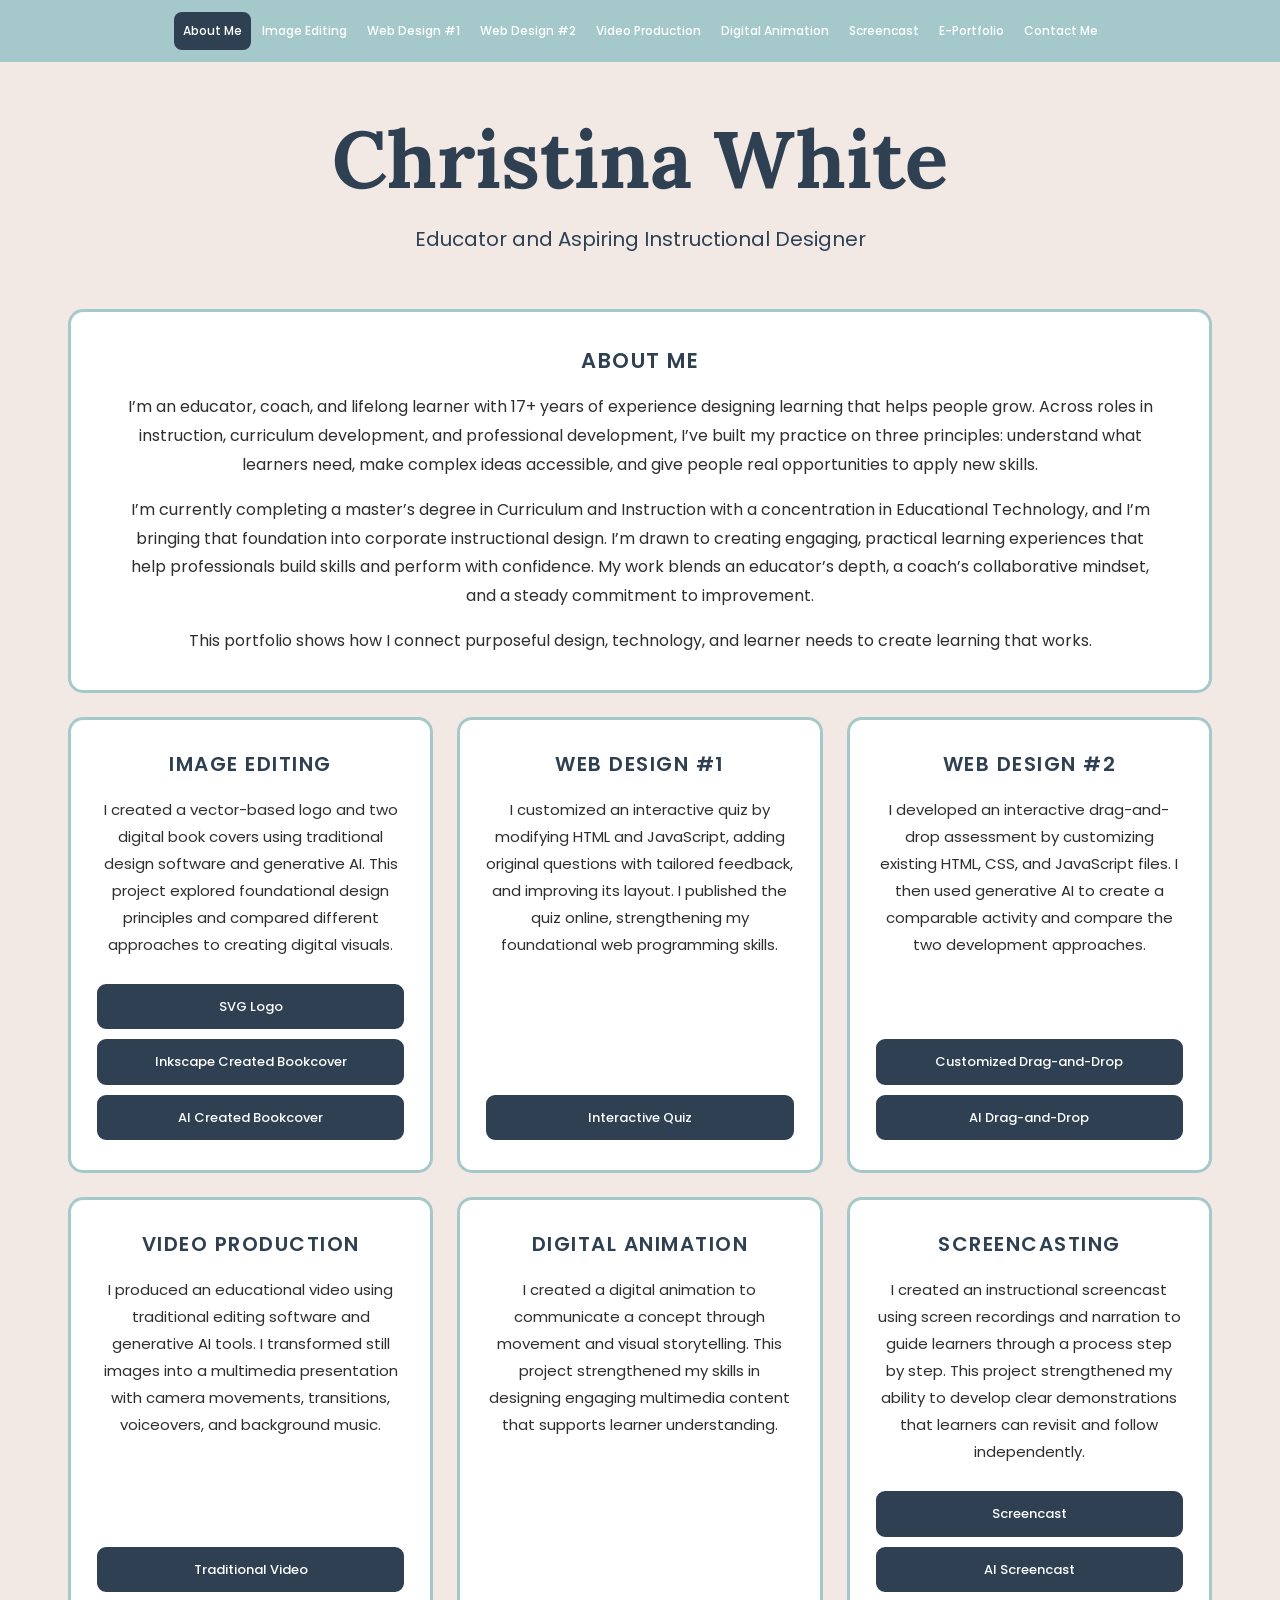
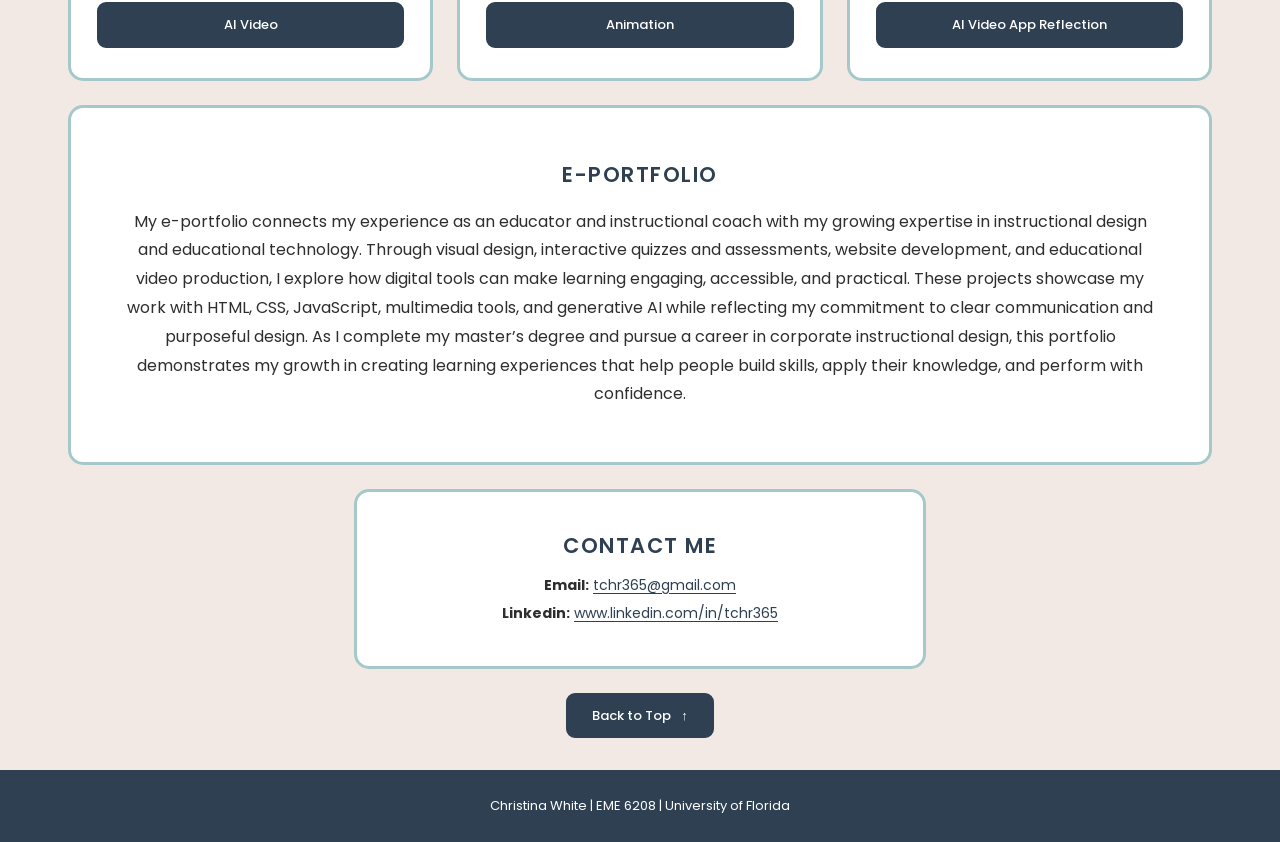
==== index.html @ f9140e6b "Add files via upload" ====
<!DOCTYPE html>
<html lang="en">
<head>
  <meta charset="UTF-8">
  <meta name="viewport" content="width=device-width, initial-scale=1.0">
  <meta name="description" content="Christina White's e-portfolio: education, instructional design, web development, and digital media projects.">
  <meta name="theme-color" content="#A5C9CA">
  <title>Christina White | E-Portfolio</title>
  <link rel="preconnect" href="https://fonts.googleapis.com">
  <link rel="preconnect" href="https://fonts.gstatic.com" crossorigin>
  <link href="https://fonts.googleapis.com/css2?family=Lora:wght@700&family=Poppins:wght@400;500;600;700&display=swap" rel="stylesheet">
  <link rel="stylesheet" href="style.css">
  <script src="script.js" defer></script>
</head>
<body id="top">
  <a class="skip-link" href="#main-content">Skip to content</a>
  <div class="page-shell">
    <header class="site-header">
      <nav class="navigation" aria-label="Main navigation">
        <button class="menu-toggle" type="button" aria-expanded="false" aria-controls="navigation-links" hidden>Menu <span aria-hidden="true">☰</span></button>
       <ul class="nav-list" id="navigation-links">
  <li><a class="nav-link" href="#about" data-section="about">About Me</a></li>
  <li><a class="nav-link" href="#image-editing" data-section="image-editing">Image Editing</a></li>
  <li><a class="nav-link" href="#web-design-1" data-section="web-design-1">Web Design #1</a></li>
  <li><a class="nav-link" href="#web-design-2" data-section="web-design-2">Web Design #2</a></li>
  <li><a class="nav-link" href="#video-production" data-section="video-production">Video Production</a></li>
  <li><a class="nav-link" href="#animation" data-section="animation">Digital Animation</a></li>
  <li><a class="nav-link" href="#screencasting" data-section="screencasting">Screencast</a></li>
  <li><a class="nav-link" href="#e-portfolio" data-section="e-portfolio">E-Portfolio</a></li>
  <li><a class="nav-link" href="#contact" data-section="contact">Contact Me</a></li>
</ul>
      </nav>
    </header>

    <div class="introduction">
      <h1>Christina White</h1>
      <p>Educator and Aspiring Instructional Designer</p>
    </div>

    <main class="portfolio-grid" id="main-content">
      <!-- Row 1: About Me spans all three columns. -->
      <section class="card full-width about-card" id="about" aria-labelledby="about-heading">
        <h2 id="about-heading">ABOUT ME</h2>
        <p>I’m an educator, coach, and lifelong learner with 17+ years of experience designing learning that helps people grow. Across roles in instruction, curriculum development, and professional development, I’ve built my practice on three principles: understand what learners need, make complex ideas accessible, and give people real opportunities to apply new skills.</p>
        <p>I’m currently completing a master’s degree in Curriculum and Instruction with a concentration in Educational Technology, and I’m bringing that foundation into corporate instructional design. I’m drawn to creating engaging, practical learning experiences that help professionals build skills and perform with confidence. My work blends an educator’s depth, a coach’s collaborative mindset, and a steady commitment to improvement.</p>
        <p>This portfolio shows how I connect purposeful design, technology, and learner needs to create learning that works.</p>
      </section>

      <!-- Row 2: Three project cards. Add project URLs in script.js. -->
      <section class="card project-card" id="image-editing" aria-labelledby="image-heading">
        <h2 id="image-heading">IMAGE EDITING</h2>
        <p>I created a vector-based logo and two digital book covers using traditional design software and generative AI. This project explored foundational design principles and compared different approaches to creating digital visuals.</p>
        <div class="button-group">
          <a class="button" href="https://tchr365.github.io/christinawhite.SVGLogo/">SVG Logo</a>
          <a class="button" href="https://tchr365.github.io/christinawhite.InkscapeBookcover/">Inkscape Created Bookcover</a>
          <a class="button" href="https://tchr365.github.io/christinawhite.AIBookcover/">AI Created Bookcover</a>
        </div>
      </section>
      <section class="card project-card" id="web-design-1" aria-labelledby="web-1-heading">
        <h2 id="web-1-heading">WEB DESIGN #1</h2>
        <p>I customized an interactive quiz by modifying HTML and JavaScript, adding original questions with tailored feedback, and improving its layout. I published the quiz online, strengthening my foundational web programming skills.</p>
        <div class="button-group">
          <a class="button" href="https://tchr365.github.io/christinawhite.interactivequiz/">Interactive Quiz</a>
        </div>
      </section>
      <section class="card project-card" id="web-design-2" aria-labelledby="web-2-heading">
        <h2 id="web-2-heading">WEB DESIGN #2</h2>
        <p>I developed an interactive drag-and-drop assessment by customizing existing HTML, CSS, and JavaScript files. I then used generative AI to create a comparable activity and compare the two development approaches.</p>
        <div class="button-group">
          <a class="button" href="https://tchr365.github.io/christinawhite.drag-and-drop/">Customized Drag-and-Drop</a>
          <a class="button" href="https://tchr365.github.io/christinawhite.AIdrag-and-drop/">AI Drag-and-Drop</a>
        </div>
      </section>

      <!-- Row 3: Three more project cards. -->
      <section class="card project-card" id="video-production" aria-labelledby="video-heading">
        <h2 id="video-heading">VIDEO PRODUCTION</h2>
        <p>I produced an educational video using traditional editing software and generative AI tools. I transformed still images into a multimedia presentation with camera movements, transitions, voiceovers, and background music.</p>
        <div class="button-group">
          <a class="button" href="https://www.youtube.com/watch?v=ukU4JjKHua4&t=7s">Traditional Video</a>
          <a class="button" href="https://www.youtube.com/watch?v=-cRS77Lnxi4&t=8s">AI Video</a>
        </div>
      </section>
      <section class="card project-card" id="animation" aria-labelledby="animation-heading">
        <h2 id="animation-heading">DIGITAL ANIMATION</h2>
        <p>I created a digital animation to communicate a concept through movement and visual storytelling. This project strengthened my skills in designing engaging multimedia content that supports learner understanding.</p>
        <div class="button-group">
          <a class="button" href="https://www.youtube.com/watch?v=hjCxHATzFj4">Animation</a>
        </div>
      </section>
      <section class="card project-card" id="screencasting" aria-labelledby="screencast-heading">
        <h2 id="screencast-heading">SCREENCASTING</h2>
        <p>I created an instructional screencast using screen recordings and narration to guide learners through a process step by step. This project strengthened my ability to develop clear demonstrations that learners can revisit and follow independently.</p>
        <div class="button-group">
          <a class="button" href="https://www.youtube.com/watch?v=WL-TIUvWURw&t=1s">Screencast</a>
<div class="button-group">
    <a class="button" href="https://www.youtube.com/watch?v=qjrpoHVWMIE&t=2s">AI Screencast</a>
<a class="button" href="https://tchr365.github.io/christinawhite.AI-Video-App-Reflection/">AI Video App Reflection</a>
</div>
             </section>

      <!-- Row 4: The portfolio statement spans all three columns. -->
      <section class="card full-width portfolio-card" id="e-portfolio" aria-labelledby="portfolio-heading">
        <h2 id="portfolio-heading">E-PORTFOLIO</h2>
        <p>My e-portfolio connects my experience as an educator and instructional coach with my growing expertise in instructional design and educational technology. Through visual design, interactive quizzes and assessments, website development, and educational video production, I explore how digital tools can make learning engaging, accessible, and practical. These projects showcase my work with HTML, CSS, JavaScript, multimedia tools, and generative AI while reflecting my commitment to clear communication and purposeful design. As I complete my master’s degree and pursue a career in corporate instructional design, this portfolio demonstrates my growth in creating learning experiences that help people build skills, apply their knowledge, and perform with confidence.</p>
      </section>

      <!-- Row 5: Half-width, half-height contact card on larger screens. -->
      <section class="card contact-card" id="contact" aria-labelledby="contact-heading">
        <h2 id="contact-heading">CONTACT ME</h2>
        <address>
          <p><strong>Email:</strong> <a href="mailto:tchr365@gmail.com">tchr365@gmail.com</a></p>
          <p><strong>Linkedin:</strong> <a href="https://www.linkedin.com/in/tchr365" target="_blank" rel="noopener noreferrer">www.linkedin.com/in/tchr365</a></p>
        </address>
      </section>
    </main>

    <div class="back-to-top"><a class="button" href="#top">Back to Top <span aria-hidden="true">↑</span></a></div>
    <footer class="site-footer"><p>Christina White | EME 6208 | University of Florida</p></footer>
  </div>

  <!-- Used only until an actual project link has been added in script.js. -->
  <dialog class="project-dialog" aria-labelledby="project-dialog-title" aria-describedby="project-dialog-message">
    <h2 id="project-dialog-title">Project</h2>
    <p id="project-dialog-message">This project will be available soon.</p>
    <form method="dialog"><button class="button" autofocus>Close</button></form>
  </dialog>
</body>
</html>
---- style.css ----
/* Change these variables to adjust the whole portfolio. */
:root {
  --teal: #A5C9CA;
  --beige: #F2E9E4;
  --charcoal: #2E2E2E;
  --blue-gray: #2E4052;
  --white: #FFFFFF;
  --gap: 24px;
  --page-gutter: 64px;
  --card-radius: 15px;
  --portfolio-height: 360px;
}

* { box-sizing: border-box; }
html { scroll-behavior: smooth; }
body {
  margin: 0;
  background: var(--beige);
  color: var(--charcoal);
  font: 400 16px/1.8 "Poppins", Arial, sans-serif;
}
button, summary { font: inherit; }
button, a, summary { -webkit-tap-highlight-color: transparent; }
a { color: var(--blue-gray); }
button { cursor: pointer; }
[hidden] { display: none !important; }
:focus-visible { outline: 3px solid var(--blue-gray); outline-offset: 4px; }
h1, h2, p { margin: 0; }
h1, h2 { color: var(--blue-gray); }
h2 { font-size: 21px; font-weight: 600; line-height: 1.4; letter-spacing: 1.5px; text-transform: uppercase; }

/* The outer shell lets the navigation and footer bars fill the page. */
.page-shell { width: 100%; background: var(--beige); }
/* Keep the inner content centered at its existing width. */
.navigation, .introduction, .portfolio-grid, .back-to-top {
  width: min(1320px, calc(100% - var(--page-gutter)));
  margin-inline: auto;
}
.skip-link { position: fixed; top: 8px; left: 8px; z-index: 100; padding: 8px 16px; background: white; transform: translateY(-150%); }
.skip-link:focus { transform: translateY(0); }

/* White navigation labels on teal; highlighted labels use blue-gray. */
.site-header { position: sticky; top: 0; z-index: 20; background: var(--teal); }
.navigation { padding: 12px 16px; }
.nav-list, .dropdown-list { list-style: none; margin: 0; padding: 0; }
.nav-list { display: flex; align-items: center; justify-content: center; gap: 2px; }
.nav-list > li { position: relative; }
.nav-link, .nav-dropdown > summary {
  display: flex; align-items: center; justify-content: center; gap: 7px;
  padding: 10px 9px; border-radius: 8px;
  color: var(--white); font-size: 12px; font-weight: 500;
  line-height: 1.5; text-decoration: none; white-space: nowrap;
  transition: background-color 160ms ease;
}
.nav-dropdown > summary { cursor: pointer; list-style: none; }
.nav-dropdown > summary::-webkit-details-marker { display: none; }
.nav-link:hover, .nav-link:focus-visible, .nav-link.is-active,
.nav-dropdown > summary:hover, .nav-dropdown > summary:focus-visible,
.nav-dropdown.is-active > summary, .nav-dropdown[open] > summary { background: var(--blue-gray); color: var(--white); }
.chevron { width: 6px; height: 6px; border-right: 1.5px solid; border-bottom: 1.5px solid; transform: translateY(-2px) rotate(45deg); }
.nav-dropdown[open] .chevron { transform: translateY(1px) rotate(225deg); }
.dropdown-list {
  position: absolute; top: calc(100% + 6px); left: 0;
  min-width: 260px; padding: 7px; border-radius: 10px;
  background: var(--blue-gray); box-shadow: 0 8px 22px #2E405226;
}
.dropdown-list a { display: block; padding: 10px 12px; border-radius: 6px; color: var(--white); font-size: 13px; line-height: 1.6; text-decoration: none; }
.dropdown-list a:hover, .dropdown-list a:focus-visible { background: #ffffff1f; outline-color: white; }
.menu-toggle { display: none; padding: 8px 16px; margin-left: auto; border: 0; border-radius: 8px; color: var(--white); background: var(--blue-gray); }
.menu-toggle span { margin-left: 10px; }

/* Name and subtitle, directly below the navigation. */
.introduction { padding: 49px 24px 52px; text-align: center; }
.introduction h1 { font-family: "Lora", Georgia, serif; font-size: 80px; font-weight: 700; line-height: 1.2; }
.introduction p { margin-top: 14px; color: var(--blue-gray); font-size: clamp(15px, 1.7vw, 20px); }

/* The same gap controls spacing horizontally and vertically. */
.portfolio-grid { display: grid; grid-template-columns: repeat(3, minmax(0, 1fr)); gap: var(--gap); padding: 0 36px; }
.card {
  min-width: 0; padding: 30px 26px; border: 3px solid var(--teal);
  border-radius: var(--card-radius); background: var(--white); text-align: center;
  scroll-margin-top: 92px;
}
.card h2 { margin-bottom: 18px; }
.card p + p { margin-top: 16px; }
.full-width { grid-column: 1 / -1; padding: 34px 48px; }
.project-card { display: flex; flex-direction: column; font-size: 15px; }
.project-card h2 { font-size: 20px; }
.project-card > p { margin-bottom: 26px; }
.button-group { display: flex; flex-direction: column; align-items: stretch; gap: 10px; margin-top: auto; }
.button {
  display: inline-flex; align-items: center; justify-content: center; gap: 10px;
  padding: 11px 16px; border: 2px solid var(--blue-gray); border-radius: 9px;
  background: var(--blue-gray); color: var(--white);
  font-family: "Poppins", Arial, sans-serif; font-size: 13px; font-weight: 500;
  line-height: 1.5; text-align: center; text-decoration: none;
  transition: transform 160ms ease, box-shadow 160ms ease;
}
.button:hover { transform: translateY(-2px); box-shadow: 0 4px 10px #2E405226; }
.portfolio-card { min-height: var(--portfolio-height); display: flex; flex-direction: column; justify-content: center; }
.contact-card {
  grid-column: 1 / -1; justify-self: center; width: 50%;
  min-height: calc(var(--portfolio-height) / 2); padding: 22px 20px;
  display: flex; flex-direction: column; justify-content: center;
}
.contact-card h2 { margin-bottom: 12px; }
.contact-card address { font-style: normal; font-size: 14px; }
.contact-card address p + p { margin-top: 3px; }
.contact-card a { overflow-wrap: anywhere; text-underline-offset: 3px; }
.contact-card a:hover { text-decoration-thickness: 2px; }
.back-to-top { padding: var(--gap) 20px 32px; text-align: center; }
.back-to-top .button { padding-inline: 24px; }

/* The final requested footer treatment: white Poppins text. */
.site-footer { padding: 24px; background: var(--blue-gray); color: var(--white); font-size: 13px; text-align: center; }
.site-footer a { color: var(--white); }
.project-dialog { width: min(440px, calc(100% - 32px)); padding: 32px; border: 3px solid var(--teal); border-radius: 15px; color: var(--charcoal); text-align: center; }
.project-dialog::backdrop { background: #2E405299; }
.project-dialog h2 { margin-bottom: 16px; font-size: 20px; }
.project-dialog form { margin-top: 24px; }

/* Menus remain available if JavaScript is disabled. */
@media (max-width: 1150px) {
  .site-header { position: relative; }
  .navigation { padding: 12px; }
  .menu-toggle { display: block; }
  .nav-list { flex-direction: column; align-items: stretch; gap: 4px; }
  .js .nav-list { display: none; }
  .js .nav-list.is-open { display: flex; margin-top: 12px; }
  .nav-link, .nav-dropdown > summary { justify-content: space-between; padding: 12px 16px; font-size: 14px; }
  .dropdown-list { position: static; min-width: 0; margin-top: 4px; box-shadow: none; }
  .card { scroll-margin-top: 20px; }
}
@media (max-width: 900px) {
  :root { --page-gutter: 32px; }
  .portfolio-grid { grid-template-columns: 1fr; padding-inline: 22px; }
  .card, .full-width { padding: 28px 24px; }
  .portfolio-card { min-height: 0; }
  .contact-card { width: 100%; min-height: 0; }
  .button-group { width: min(100%, 360px); align-self: center; }
}
@media (max-width: 480px) {
  :root { --page-gutter: 20px; }
  .introduction { padding: 32px 16px 36px; }
  .introduction h1 { font-size: 48px; }
  .portfolio-grid { padding-inline: 12px; }
  .card, .full-width { padding: 25px 18px; }
  body { font-size: 15px; }
  h2, .project-card h2 { font-size: 19px; }
  .contact-card address { font-size: 13px; }
  .site-footer { font-size: 12px; padding: 22px 16px; }
}
@media (prefers-reduced-motion: reduce) {
  html { scroll-behavior: auto; }
  .button, .nav-link, .nav-dropdown > summary { transition: none; }
  .button:hover { transform: none; }
}
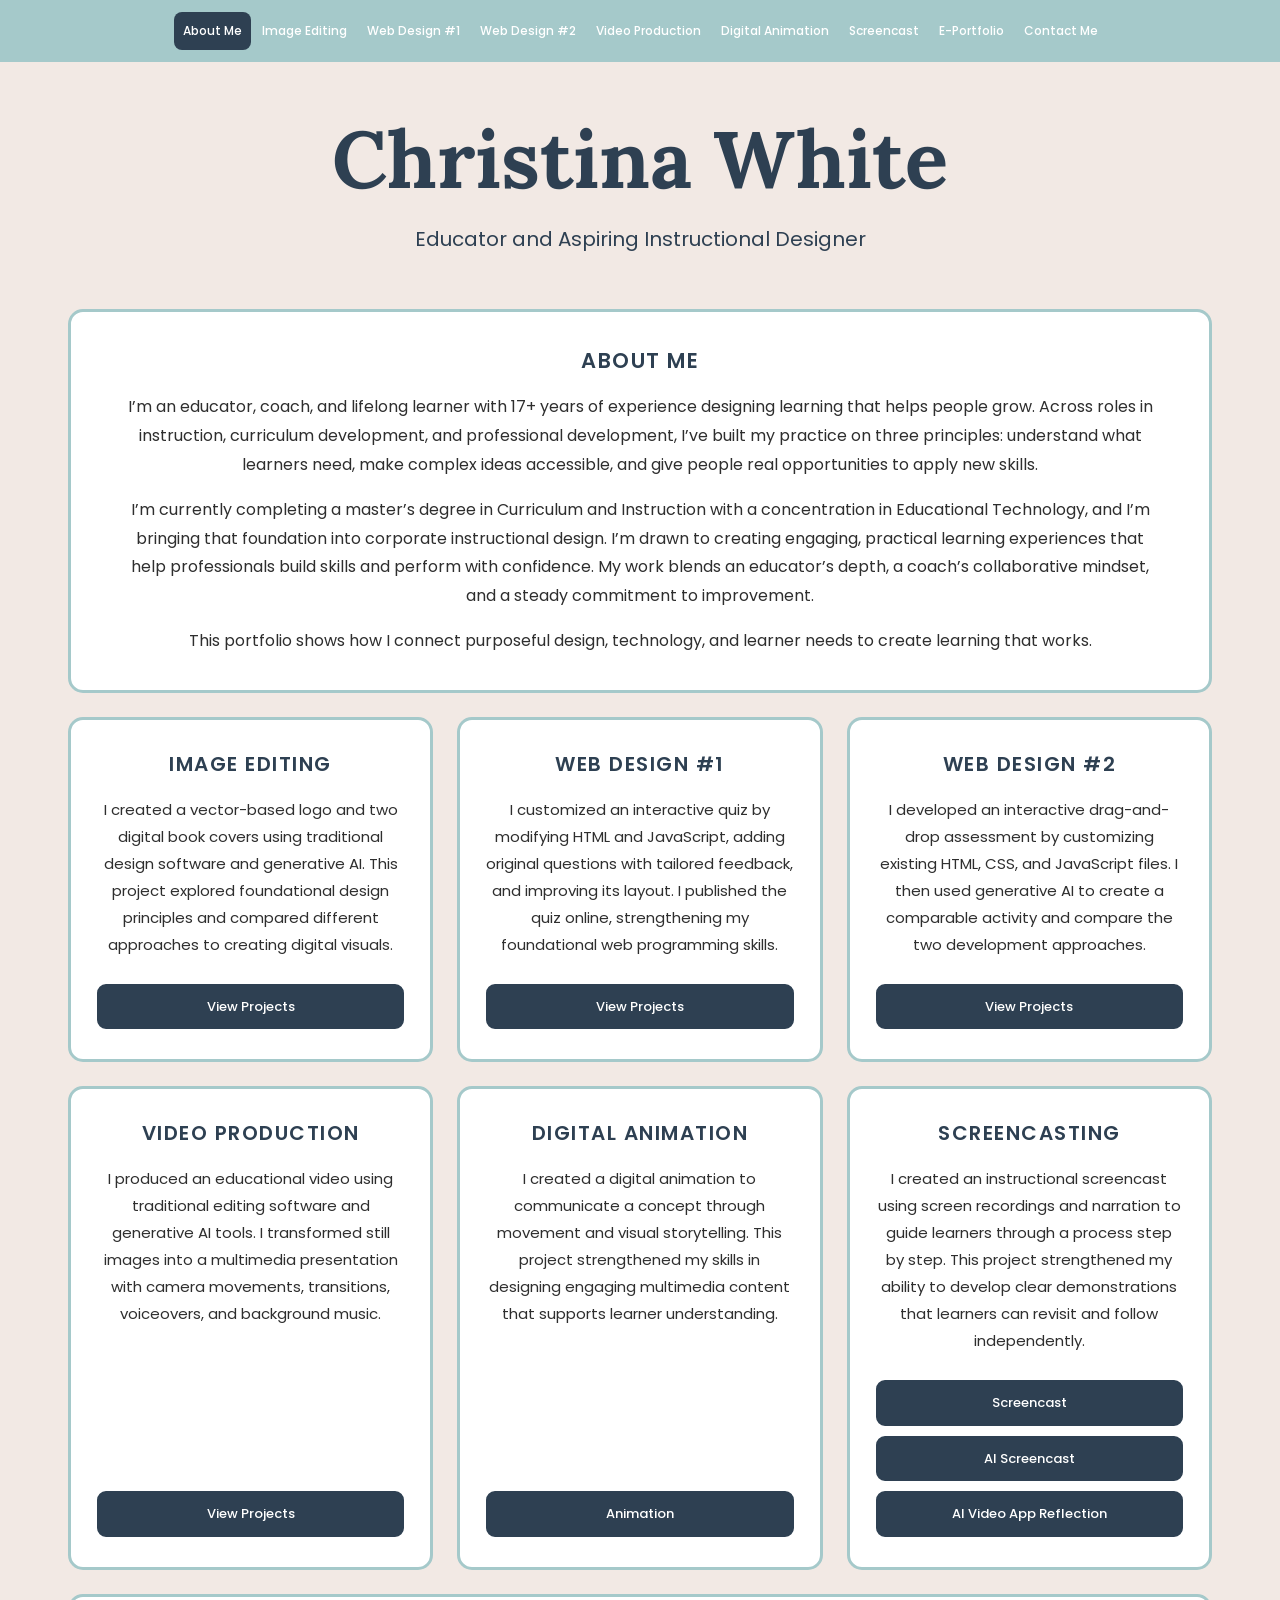
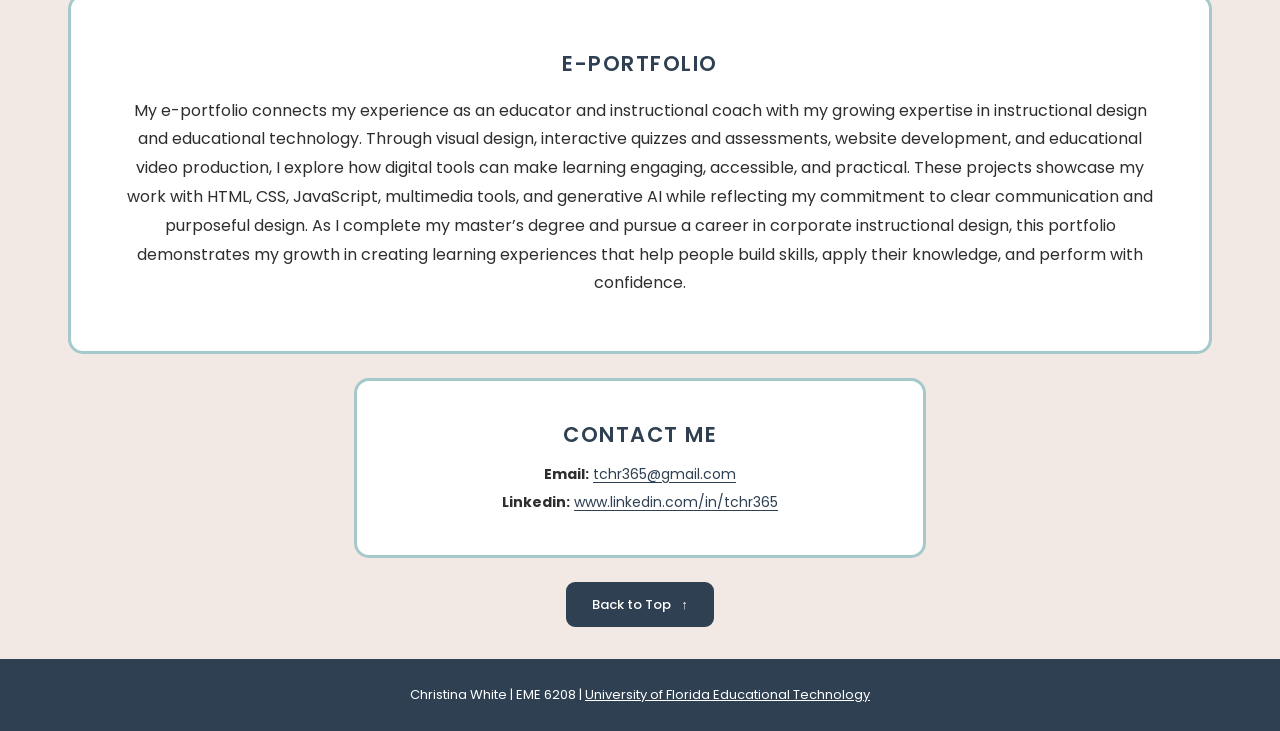
==== commit 7ba1bbca: "Add files via upload" ====
--- a/index.html
+++ b/index.html
@@ -51,24 +51,21 @@
         <h2 id="image-heading">IMAGE EDITING</h2>
         <p>I created a vector-based logo and two digital book covers using traditional design software and generative AI. This project explored foundational design principles and compared different approaches to creating digital visuals.</p>
         <div class="button-group">
-          <a class="button" href="https://tchr365.github.io/christinawhite.SVGLogo/">SVG Logo</a>
-          <a class="button" href="https://tchr365.github.io/christinawhite.InkscapeBookcover/">Inkscape Created Bookcover</a>
-          <a class="button" href="https://tchr365.github.io/christinawhite.AIBookcover/">AI Created Bookcover</a>
+  <a class="button" href="image-editing.html">View Projects</a>
         </div>
       </section>
       <section class="card project-card" id="web-design-1" aria-labelledby="web-1-heading">
         <h2 id="web-1-heading">WEB DESIGN #1</h2>
         <p>I customized an interactive quiz by modifying HTML and JavaScript, adding original questions with tailored feedback, and improving its layout. I published the quiz online, strengthening my foundational web programming skills.</p>
         <div class="button-group">
-          <a class="button" href="https://tchr365.github.io/christinawhite.interactivequiz/">Interactive Quiz</a>
+          <a class="button" href="web-design-1.html">View Projects</a>
         </div>
       </section>
       <section class="card project-card" id="web-design-2" aria-labelledby="web-2-heading">
         <h2 id="web-2-heading">WEB DESIGN #2</h2>
         <p>I developed an interactive drag-and-drop assessment by customizing existing HTML, CSS, and JavaScript files. I then used generative AI to create a comparable activity and compare the two development approaches.</p>
         <div class="button-group">
-          <a class="button" href="https://tchr365.github.io/christinawhite.drag-and-drop/">Customized Drag-and-Drop</a>
-          <a class="button" href="https://tchr365.github.io/christinawhite.AIdrag-and-drop/">AI Drag-and-Drop</a>
+          <a class="button" href="web-design-2.html">View Projects</a>
         </div>
       </section>
 
@@ -76,9 +73,8 @@
       <section class="card project-card" id="video-production" aria-labelledby="video-heading">
         <h2 id="video-heading">VIDEO PRODUCTION</h2>
         <p>I produced an educational video using traditional editing software and generative AI tools. I transformed still images into a multimedia presentation with camera movements, transitions, voiceovers, and background music.</p>
-        <div class="button-group">
-          <a class="button" href="https://www.youtube.com/watch?v=ukU4JjKHua4&t=7s">Traditional Video</a>
-          <a class="button" href="https://www.youtube.com/watch?v=-cRS77Lnxi4&t=8s">AI Video</a>
+                  <div class="button-group">
+  <a class="button" href="video-production.html">View Projects</a>
         </div>
       </section>
       <section class="card project-card" id="animation" aria-labelledby="animation-heading">
@@ -116,7 +112,8 @@
     </main>
 
     <div class="back-to-top"><a class="button" href="#top">Back to Top <span aria-hidden="true">↑</span></a></div>
-    <footer class="site-footer"><p>Christina White | EME 6208 | University of Florida</p></footer>
+    <footer class="site-footer"><p>Christina White | EME 6208 | <a href="https://education.ufl.edu/educational-technology/">University of Florida Educational Technology</a></p>
+</footer>
   </div>
 
   <!-- Used only until an actual project link has been added in script.js. -->
--- a/style.css
+++ b/style.css
@@ -155,3 +155,487 @@
   .button, .nav-link, .nav-dropdown > summary { transition: none; }
   .button:hover { transform: none; }
 }
+/* =========================================================
+   IMAGE EDITING PROJECT PAGE
+   ========================================================= */
+
+.image-editing-introduction {
+  padding-bottom: 42px;
+}
+
+
+/* Main Image Editing project grid */
+
+.image-project-grid {
+  width: min(1320px, calc(100% - var(--page-gutter)));
+  margin-left: auto;
+  margin-right: auto;
+  padding: 0 36px;
+
+  display: grid;
+  grid-template-columns: 1fr 1fr;
+  gap: 24px;
+}
+
+
+/* SVG LOGO - full width across the top */
+
+.svg-project {
+  grid-column: 1 / 3;
+}
+
+
+/* INKSCAPE - bottom left */
+
+.inkscape-project {
+  grid-column: 1 / 2;
+}
+
+
+/* AI BOOKCOVER - bottom right */
+
+.ai-project {
+  grid-column: 2 / 3;
+}
+
+
+/* Project card formatting */
+
+.image-project-card {
+  width: 100%;
+  min-width: 0;
+
+  display: flex;
+  flex-direction: column;
+  align-items: center;
+
+  padding: 34px 36px;
+
+  text-align: center;
+}
+
+
+.image-project-card h2 {
+  margin-bottom: 24px;
+}
+
+
+/* Project images */
+
+.project-image {
+  display: block;
+
+  width: 100%;
+  max-width: 300px;
+  height: auto;
+
+  margin: 0 auto 25px;
+
+  border-radius: 10px;
+
+  object-fit: contain;
+}
+
+
+/* Project descriptions */
+
+.image-project-card p {
+  width: 100%;
+  max-width: 800px;
+
+  margin: 0 auto;
+
+  font-size: 15px;
+  line-height: 1.8;
+}
+
+
+/* =========================================================
+   MOBILE
+   Stack projects only on small screens
+   ========================================================= */
+
+@media (max-width: 600px) {
+
+  .image-project-grid {
+    grid-template-columns: 1fr;
+    padding: 0 12px;
+  }
+
+
+  .svg-project,
+  .inkscape-project,
+  .ai-project {
+    grid-column: 1;
+  }
+
+
+  .image-project-card {
+    padding: 25px 18px;
+  }
+
+}
+/* =========================================================
+   WEB DESIGN #1 PROJECT PAGE
+   ========================================================= */
+
+
+/* Page title spacing */
+
+.web-design-introduction {
+  padding-bottom: 42px;
+}
+
+
+/* Main project area */
+
+.web-design-project-grid {
+  width: min(1320px, calc(100% - var(--page-gutter)));
+
+  margin-left: auto;
+  margin-right: auto;
+
+  padding: 0 36px;
+}
+
+
+/* Full-width Interactive Quiz card */
+
+.web-design-project-card {
+  width: 100%;
+
+  padding: 34px 36px;
+
+  text-align: center;
+}
+
+
+.web-design-project-card h2 {
+  margin-bottom: 24px;
+}
+
+
+/* =========================================================
+   EMBEDDED WEBSITE
+   ========================================================= */
+
+.website-frame-container {
+  width: 100%;
+
+  max-width: 1100px;
+
+  margin: 0 auto 28px;
+
+  border: 2px solid var(--teal);
+
+  border-radius: 10px;
+
+  overflow: hidden;
+
+  background: var(--white);
+}
+
+
+.website-frame {
+  display: block;
+
+  width: 100%;
+
+  height: 650px;
+
+  border: 0;
+
+  background: var(--white);
+}
+
+
+/* =========================================================
+   PROJECT DESCRIPTION
+   ========================================================= */
+
+.web-project-description {
+  width: 100%;
+
+  max-width: 900px;
+
+  margin: 0 auto;
+}
+
+
+.web-project-description p {
+  font-size: 15px;
+
+  line-height: 1.8;
+}
+
+
+/* =========================================================
+   OPEN QUIZ BUTTON
+   ========================================================= */
+
+.web-project-button {
+  margin-top: 25px;
+}
+
+
+/* =========================================================
+   TABLET
+   ========================================================= */
+
+@media (max-width: 900px) {
+
+  .web-design-project-grid {
+    padding: 0 22px;
+  }
+
+
+  .website-frame {
+    height: 600px;
+  }
+
+}
+
+
+/* =========================================================
+   PHONE
+   ========================================================= */
+
+@media (max-width: 600px) {
+
+  .web-design-project-grid {
+    padding: 0 12px;
+  }
+
+
+  .web-design-project-card {
+    padding: 25px 18px;
+  }
+
+
+  .website-frame {
+    height: 500px;
+  }
+
+}
+/* =========================================================
+   WEB DESIGN #2 PROJECT PAGE
+   ========================================================= */
+
+
+/* Stack the two project boxes vertically */
+
+.web-design-2-grid {
+  width: min(1320px, calc(100% - var(--page-gutter)));
+
+  margin-left: auto;
+  margin-right: auto;
+
+  padding: 0 36px;
+
+  display: grid;
+
+  /* ONE column instead of two */
+  grid-template-columns: 1fr;
+
+  gap: 24px;
+}
+
+
+/* Each project box spans the full width */
+
+.web-design-2-grid .web-design-project-card {
+  width: 100%;
+  min-width: 0;
+}
+
+
+/* Keep the embedded website centered */
+
+.web-design-2-grid .website-frame-container {
+  width: 100%;
+  max-width: 1100px;
+
+  margin-left: auto;
+  margin-right: auto;
+}
+
+
+/* Embedded website height */
+
+.web-design-2-grid .website-frame {
+  width: 100%;
+  height: 650px;
+}
+
+
+/* =========================================================
+   TABLET
+   ========================================================= */
+
+@media (max-width: 900px) {
+
+  .web-design-2-grid {
+    padding: 0 22px;
+  }
+
+  .web-design-2-grid .website-frame {
+    height: 600px;
+  }
+
+}
+
+
+/* =========================================================
+   PHONE
+   ========================================================= */
+
+@media (max-width: 600px) {
+
+  .web-design-2-grid {
+    padding: 0 12px;
+  }
+
+  .web-design-2-grid .website-frame {
+    height: 500px;
+  }
+
+}
+/* =========================================================
+   VIDEO PRODUCTION PROJECT PAGE
+   ========================================================= */
+
+
+/* Page title spacing */
+
+.video-production-introduction {
+  padding-bottom: 42px;
+}
+
+
+/* Stack video project boxes vertically */
+
+.video-project-grid {
+  width: min(1320px, calc(100% - var(--page-gutter)));
+
+  margin-left: auto;
+  margin-right: auto;
+
+  padding: 0 36px;
+
+  display: grid;
+
+  grid-template-columns: 1fr;
+
+  gap: 24px;
+}
+
+
+/* Individual video project card */
+
+.video-project-card {
+  width: 100%;
+  min-width: 0;
+
+  padding: 34px 36px;
+
+  text-align: center;
+}
+
+
+.video-project-card h2 {
+  margin-bottom: 24px;
+}
+
+
+/* =========================================================
+   VIDEO PLAYER
+   ========================================================= */
+
+.video-frame-container {
+  width: 100%;
+
+  max-width: 1000px;
+
+  margin: 0 auto 28px;
+
+  border: 2px solid var(--teal);
+
+  border-radius: 10px;
+
+  overflow: hidden;
+
+  background: #000;
+}
+
+
+/* Maintain 16:9 video dimensions */
+
+.video-frame {
+  display: block;
+
+  width: 100%;
+
+  aspect-ratio: 16 / 9;
+
+  border: 0;
+}
+
+
+/* =========================================================
+   PROJECT DESCRIPTION
+   ========================================================= */
+
+.video-project-description {
+  width: 100%;
+
+  max-width: 900px;
+
+  margin: 0 auto;
+}
+
+
+.video-project-description p {
+  font-size: 15px;
+
+  line-height: 1.8;
+}
+
+
+/* =========================================================
+   VIDEO BUTTON
+   ========================================================= */
+
+.video-project-button {
+  margin-top: 25px;
+}
+
+
+/* =========================================================
+   TABLET
+   ========================================================= */
+
+@media (max-width: 900px) {
+
+  .video-project-grid {
+    padding: 0 22px;
+  }
+
+}
+
+
+/* =========================================================
+   PHONE
+   ========================================================= */
+
+@media (max-width: 600px) {
+
+  .video-project-grid {
+    padding: 0 12px;
+  }
+
+
+  .video-project-card {
+    padding: 25px 18px;
+  }
+
+}
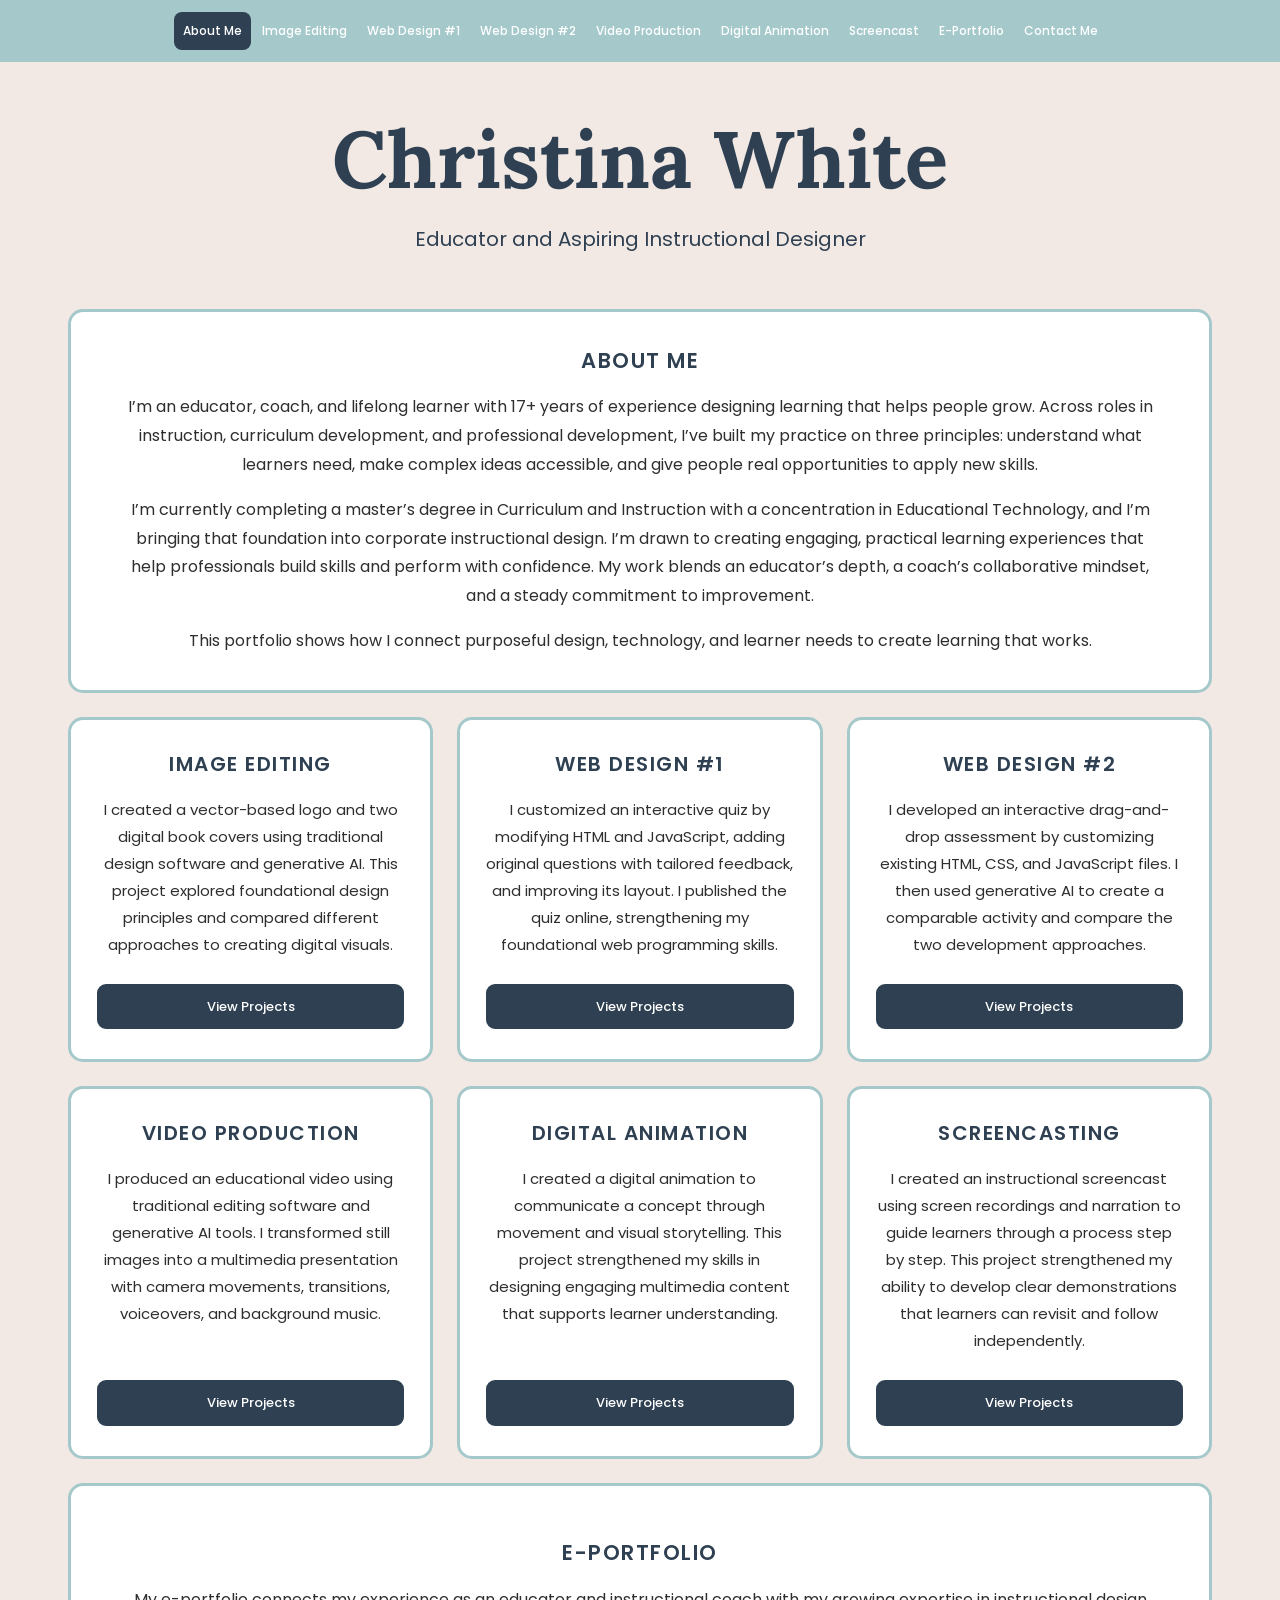
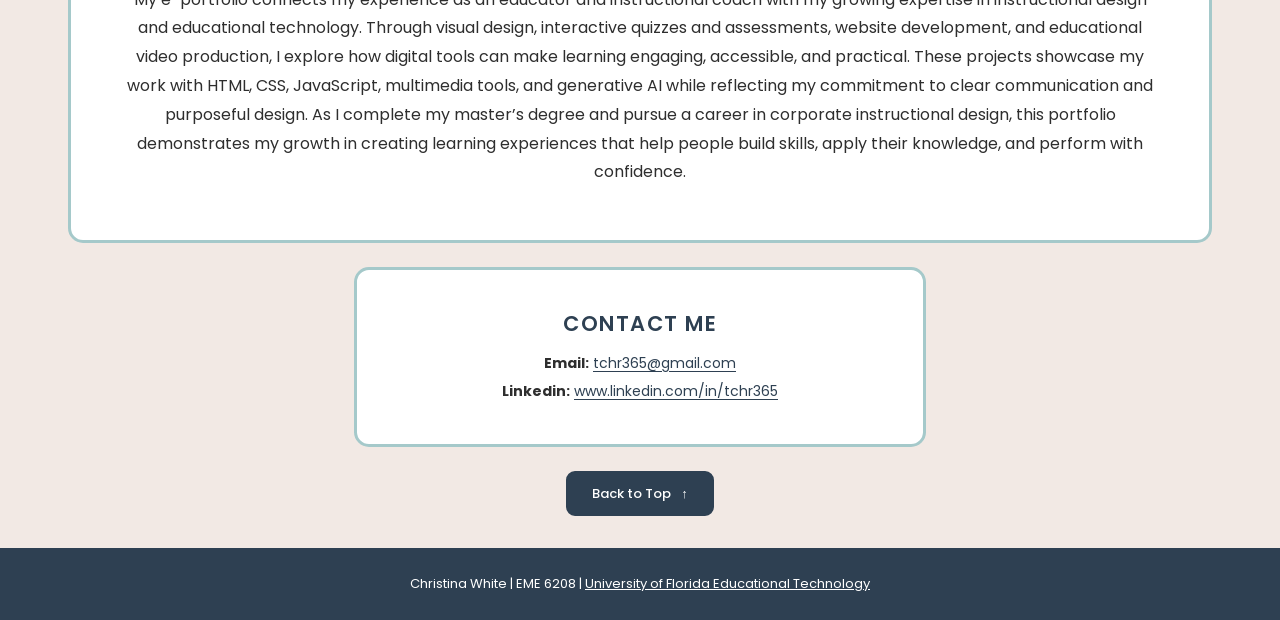
==== commit d3638d63: "Add files via upload" ====
--- a/index.html
+++ b/index.html
@@ -81,17 +81,14 @@
         <h2 id="animation-heading">DIGITAL ANIMATION</h2>
         <p>I created a digital animation to communicate a concept through movement and visual storytelling. This project strengthened my skills in designing engaging multimedia content that supports learner understanding.</p>
         <div class="button-group">
-          <a class="button" href="https://www.youtube.com/watch?v=hjCxHATzFj4">Animation</a>
+           <a class="button" href="digital-animation.html">View Projects</a>
         </div>
       </section>
       <section class="card project-card" id="screencasting" aria-labelledby="screencast-heading">
         <h2 id="screencast-heading">SCREENCASTING</h2>
         <p>I created an instructional screencast using screen recordings and narration to guide learners through a process step by step. This project strengthened my ability to develop clear demonstrations that learners can revisit and follow independently.</p>
         <div class="button-group">
-          <a class="button" href="https://www.youtube.com/watch?v=WL-TIUvWURw&t=1s">Screencast</a>
-<div class="button-group">
-    <a class="button" href="https://www.youtube.com/watch?v=qjrpoHVWMIE&t=2s">AI Screencast</a>
-<a class="button" href="https://tchr365.github.io/christinawhite.AI-Video-App-Reflection/">AI Video App Reflection</a>
+         <a class="button" href="screencasting.html">View Projects</a>
 </div>
              </section>
 
--- a/style.css
+++ b/style.css
@@ -554,7 +554,7 @@
 .video-frame-container {
   width: 100%;
 
-  max-width: 1000px;
+  max-width: 700px;
 
   margin: 0 auto 28px;
 
@@ -638,4 +638,279 @@
     padding: 25px 18px;
   }
 
+}
+/* =========================================================
+   DIGITAL ANIMATION PROJECT PAGE
+   ========================================================= */
+
+
+/* Page title spacing */
+
+.animation-introduction {
+  padding-bottom: 42px;
+}
+
+
+/* Main animation project area */
+
+.animation-project-grid {
+  width: min(1320px, calc(100% - var(--page-gutter)));
+
+  margin-left: auto;
+  margin-right: auto;
+
+  padding: 0 36px;
+}
+
+
+/* Full-width project box */
+
+.animation-project-card {
+  width: 100%;
+  min-width: 0;
+
+  padding: 34px 36px;
+
+  text-align: center;
+}
+
+
+.animation-project-card h2 {
+  margin-bottom: 24px;
+}
+
+
+/* =========================================================
+   ANIMATION VIDEO PLAYER
+   ========================================================= */
+
+.animation-frame-container {
+  width: 100%;
+
+  /* Change this number to make video larger/smaller */
+  max-width: 700px;
+
+  margin: 0 auto 28px;
+
+  border: 2px solid var(--teal);
+
+  border-radius: 10px;
+
+  overflow: hidden;
+
+  background: #000;
+}
+
+
+.animation-frame {
+  display: block;
+
+  width: 100%;
+
+  aspect-ratio: 16 / 9;
+
+  border: 0;
+}
+
+
+/* =========================================================
+   PROJECT DESCRIPTION
+   ========================================================= */
+
+.animation-project-description {
+  width: 100%;
+
+  max-width: 900px;
+
+  margin: 0 auto;
+}
+
+
+.animation-project-description p {
+  font-size: 15px;
+
+  line-height: 1.8;
+}
+
+
+/* =========================================================
+   OPEN ANIMATION BUTTON
+   ========================================================= */
+
+.animation-project-button {
+  margin-top: 25px;
+}
+
+
+/* =========================================================
+   TABLET
+   ========================================================= */
+
+@media (max-width: 900px) {
+
+  .animation-project-grid {
+    padding: 0 22px;
+  }
+
+}
+
+
+/* =========================================================
+   PHONE
+   ========================================================= */
+
+@media (max-width: 600px) {
+
+  .animation-project-grid {
+    padding: 0 12px;
+  }
+
+
+  .animation-project-card {
+    padding: 25px 18px;
+  }
+
+}
+/* =========================================================
+   SCREENCASTING PROJECT PAGE
+   ========================================================= */
+
+
+/* Page title */
+
+.screencasting-introduction {
+  padding-bottom: 42px;
+}
+
+
+/* Stack all three project boxes */
+
+.screencasting-project-grid {
+  width: min(1320px, calc(100% - var(--page-gutter)));
+
+  margin-left: auto;
+  margin-right: auto;
+
+  padding: 0 36px;
+
+  display: grid;
+
+  grid-template-columns: 1fr;
+
+  gap: 24px;
+}
+
+
+/* Individual project boxes */
+
+.screencasting-project-card {
+  width: 100%;
+  min-width: 0;
+
+  padding: 34px 36px;
+
+  text-align: center;
+}
+
+
+.screencasting-project-card h2 {
+  margin-bottom: 24px;
+}
+
+
+/* =========================================================
+   YOUTUBE SCREENCAST PLAYERS
+   ========================================================= */
+
+.screencast-frame-container {
+  width: 100%;
+
+  /* Change this number to adjust video size */
+  max-width: 700px;
+
+  margin: 0 auto 28px;
+
+  border: 2px solid var(--teal);
+
+  border-radius: 10px;
+
+  overflow: hidden;
+
+  background: #000;
+}
+
+
+.screencast-frame {
+  display: block;
+
+  width: 100%;
+
+  aspect-ratio: 16 / 9;
+
+  border: 0;
+}
+
+
+/* =========================================================
+   DESCRIPTIONS
+   ========================================================= */
+
+.screencasting-project-description {
+  width: 100%;
+
+  max-width: 900px;
+
+  margin: 0 auto;
+}
+
+
+.screencasting-project-description p {
+  font-size: 15px;
+
+  line-height: 1.8;
+}
+
+
+/* =========================================================
+   PROJECT BUTTONS
+   ========================================================= */
+
+.screencasting-project-button {
+  margin-top: 25px;
+}
+
+
+/* =========================================================
+   TABLET
+   ========================================================= */
+
+@media (max-width: 900px) {
+
+  .screencasting-project-grid {
+    padding: 0 22px;
+  }
+
+}
+
+
+/* =========================================================
+   PHONE
+   ========================================================= */
+
+@media (max-width: 600px) {
+
+  .screencasting-project-grid {
+    padding: 0 12px;
+  }
+
+
+  .screencasting-project-card {
+    padding: 25px 18px;
+  }
+
+
+  .reflection-frame {
+    height: 500px;
+  }
+
 }
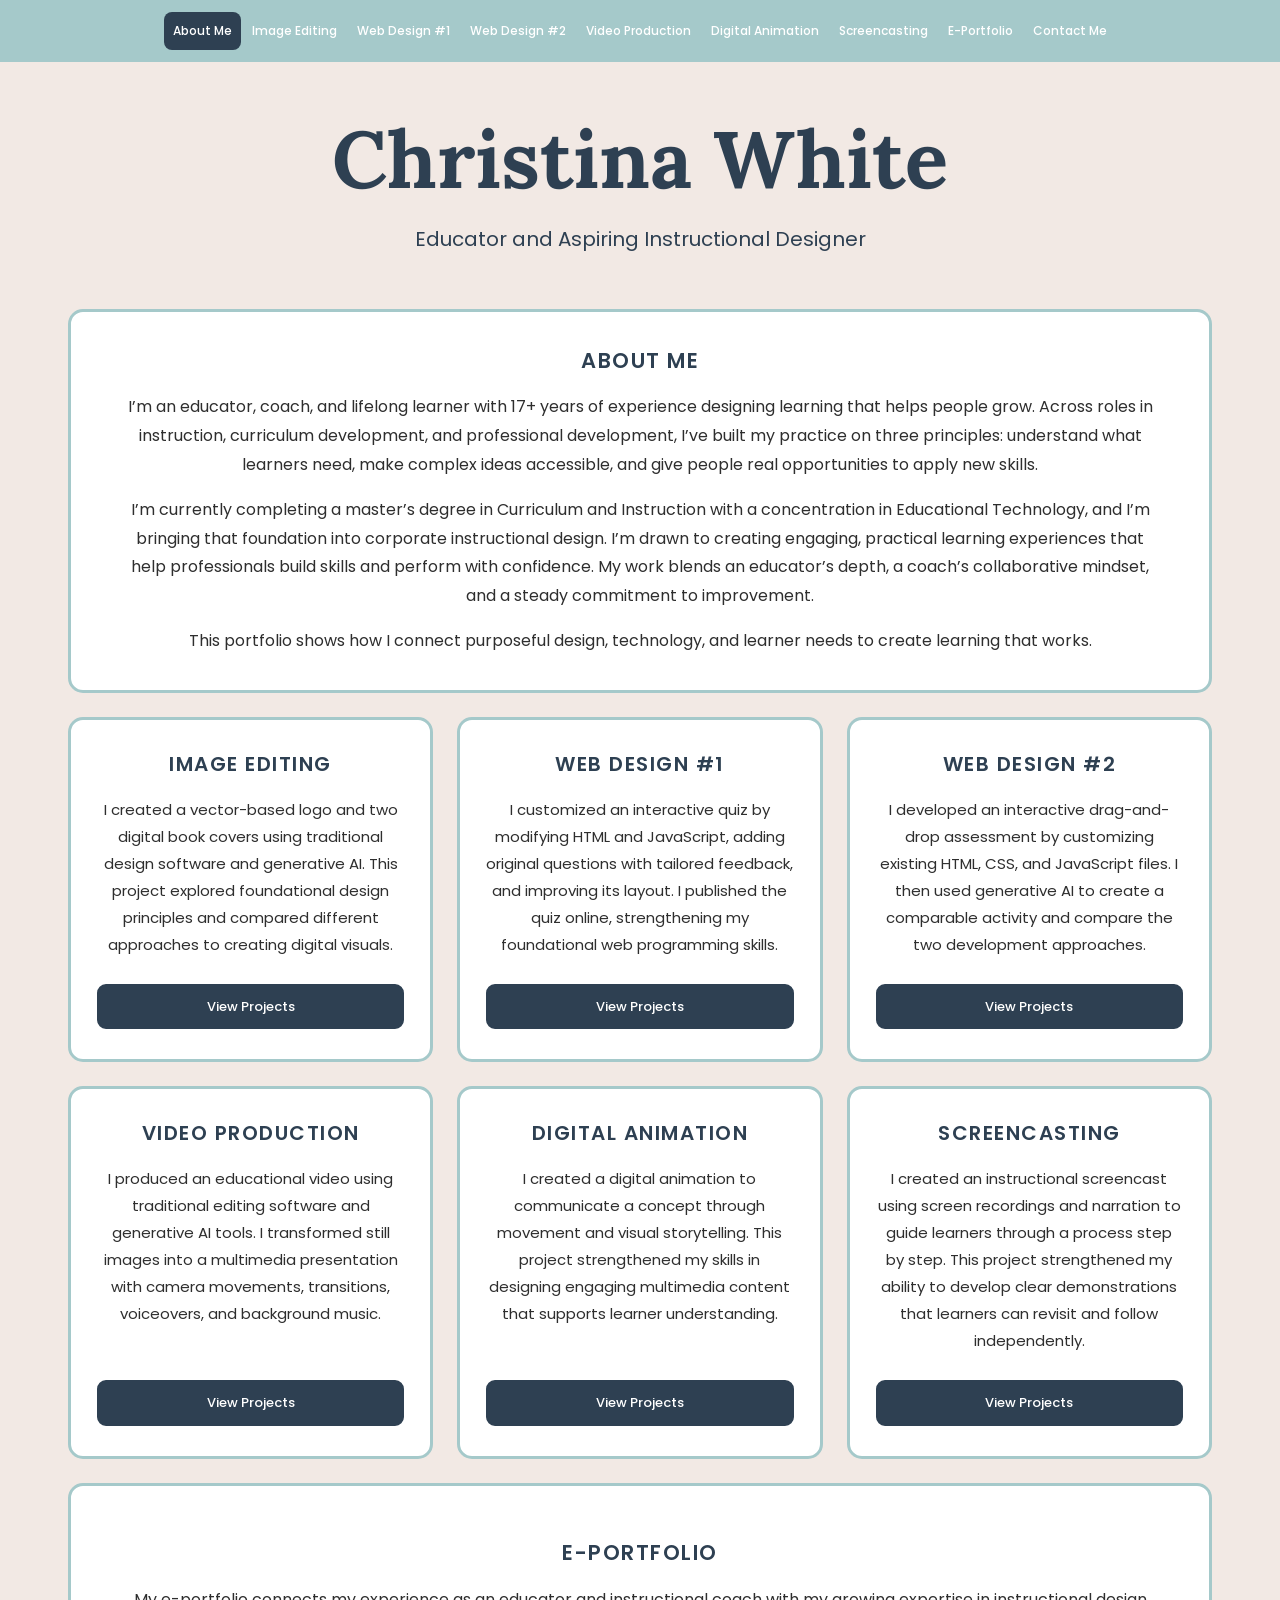
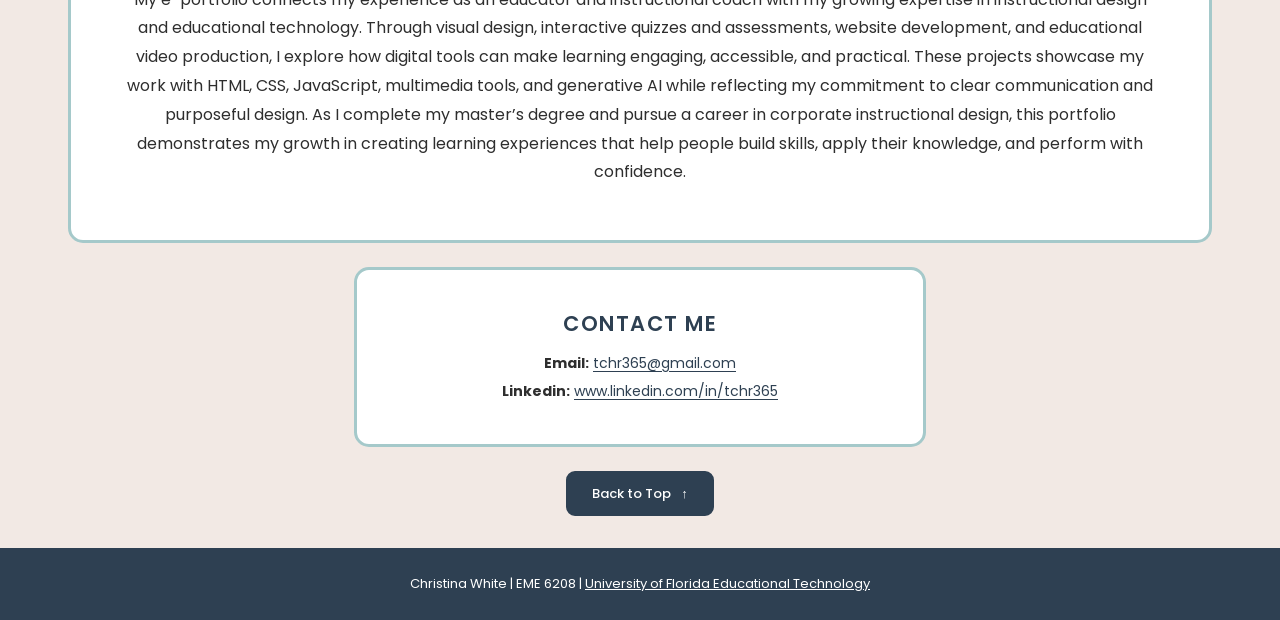
==== commit c2a7f8e8: "Add files via upload" ====
--- a/index.html
+++ b/index.html
@@ -25,7 +25,7 @@
   <li><a class="nav-link" href="#web-design-2" data-section="web-design-2">Web Design #2</a></li>
   <li><a class="nav-link" href="#video-production" data-section="video-production">Video Production</a></li>
   <li><a class="nav-link" href="#animation" data-section="animation">Digital Animation</a></li>
-  <li><a class="nav-link" href="#screencasting" data-section="screencasting">Screencast</a></li>
+  <li><a class="nav-link" href="#screencasting" data-section="screencasting">Screencasting</a></li>
   <li><a class="nav-link" href="#e-portfolio" data-section="e-portfolio">E-Portfolio</a></li>
   <li><a class="nav-link" href="#contact" data-section="contact">Contact Me</a></li>
 </ul>
--- a/style.css
+++ b/style.css
@@ -236,7 +236,12 @@
   object-fit: contain;
 }
 
-
+/* Make SVG logo larger */
+.svg-project .project-image {
+  max-width: 300px;  
+margin-bottom: 24px;
+
+}
 /* Project descriptions */
 
 .image-project-card p {
@@ -248,7 +253,6 @@
   font-size: 15px;
   line-height: 1.8;
 }
-
 
 /* =========================================================
    MOBILE
@@ -912,5 +916,13 @@
   .reflection-frame {
     height: 500px;
   }
-
+@media (min-width: 1151px) {
+  .nav-list {
+    gap: 8px;
+  }
+
+  .nav-link,
+  .nav-dropdown > summary {
+    font-size: 14px;
+  }
 }
